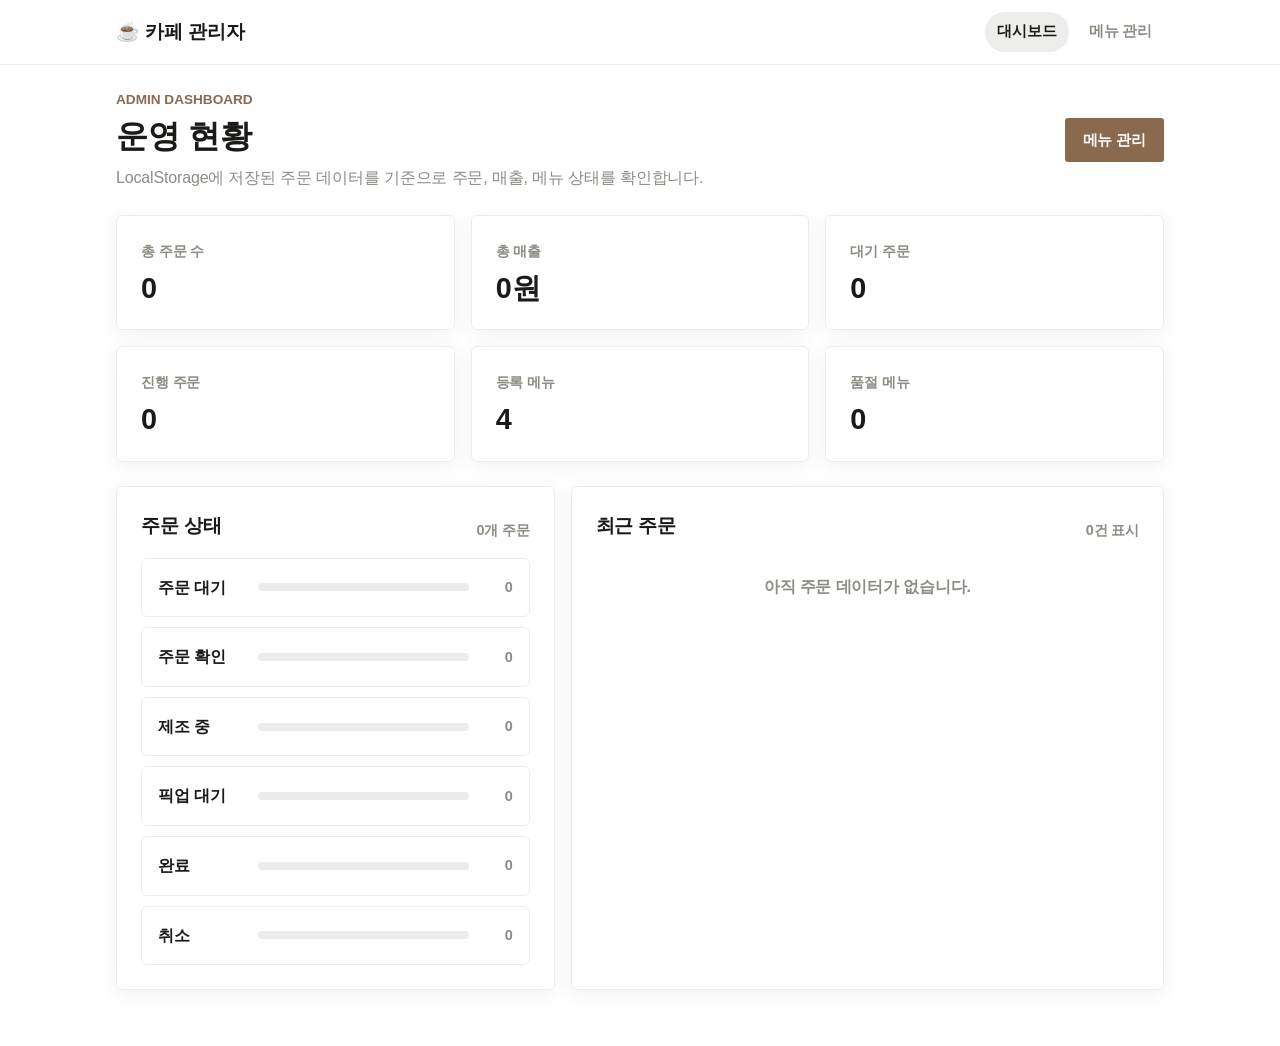
==== admin/index.html @ fabc6665 "관리자 대시보드 화면 구현" ====
<!DOCTYPE html>
<html lang="ko">
<head>
<meta charset="UTF-8">
<meta name="viewport" content="width=device-width, initial-scale=1">
<title>관리자 대시보드 - 카페 관리자</title>
<link rel="stylesheet" href="../css/variables.css">
<link rel="stylesheet" href="index.css">
</head>
<body>
  <header class="admin-header">
    <div class="container admin-header-inner">
      <a class="logo" href="index.html">☕ 카페 관리자</a>
      <nav class="admin-nav" aria-label="관리자 메뉴">
        <a href="index.html" aria-current="page">대시보드</a>
        <a href="menus/list.html">메뉴 관리</a>
      </nav>
    </div>
  </header>

  <main class="container page">
    <section class="hero">
      <div>
        <p class="eyebrow">Admin Dashboard</p>
        <h1>운영 현황</h1>
        <p>LocalStorage에 저장된 주문 데이터를 기준으로 주문, 매출, 메뉴 상태를 확인합니다.</p>
      </div>
      <a class="btn btn-accent" href="menus/list.html">메뉴 관리</a>
    </section>

    <section class="summary-grid" aria-label="주문 및 매출 요약">
      <article class="glass summary-card">
        <span>총 주문 수</span>
        <strong id="totalOrders">0</strong>
      </article>
      <article class="glass summary-card">
        <span>총 매출</span>
        <strong id="totalSales">0원</strong>
      </article>
      <article class="glass summary-card">
        <span>대기 주문</span>
        <strong id="pendingOrders">0</strong>
      </article>
      <article class="glass summary-card">
        <span>진행 주문</span>
        <strong id="activeOrders">0</strong>
      </article>
      <article class="glass summary-card">
        <span>등록 메뉴</span>
        <strong id="menuCount">0</strong>
      </article>
      <article class="glass summary-card">
        <span>품절 메뉴</span>
        <strong id="soldOutCount">0</strong>
      </article>
    </section>

    <section class="dashboard-grid">
      <article class="glass panel">
        <div class="panel-heading">
          <h2>주문 상태</h2>
          <p id="orderStatusMeta">0개 주문</p>
        </div>
        <div class="status-list" id="statusList"></div>
      </article>

      <article class="glass panel">
        <div class="panel-heading">
          <h2>최근 주문</h2>
          <p id="recentMeta">최근 5건</p>
        </div>
        <div class="recent-list" id="recentList"></div>
        <p class="empty-state" id="emptyOrders" hidden>아직 주문 데이터가 없습니다.</p>
      </article>
    </section>
  </main>

  <script src="../js/data.js"></script>
  <script src="../js/utils.js"></script>
  <script src="index.js"></script>
</body>
</html>
---- css/variables.css ----
/* 전역 CSS 변수 + 리셋. 모든 페이지가 공통으로 불러오는 유일한 전역 스타일시트입니다. */
/* 디자인 톤: 파란만잔(xn--si2bp7bowuq9k.com) 스타일 참고 — 사진 중심의 미니멀 에디토리얼 무드 */
:root {
  --color-bg: #ffffff;
  --color-surface: #ffffff;
  --color-surface-glass: rgba(255, 255, 255, 0.72);
  --color-primary: #1a1a18;
  --color-primary-dark: #000000;
  --color-accent: #8a6a4f;
  --color-text: #1a1a18;
  --color-text-muted: #8f8b85;
  --color-border: #ececea;
  --color-danger: #c0392b;
  --color-success: #2f9e44;

  --radius-sm: 3px;
  --radius: 6px;
  --radius-lg: 10px;
  --shadow: 0 1px 3px rgba(0, 0, 0, 0.05);
  --shadow-glass: 0 4px 20px rgba(0, 0, 0, 0.06);
  --blur-glass: 8px;
  --max-width: 1080px;
  --spacing-sm: 8px;
  --spacing: 16px;
  --spacing-lg: 24px;
}

* {
  box-sizing: border-box;
}

html,
body {
  margin: 0;
  padding: 0;
}

body {
  font-family: "Pretendard", "Apple SD Gothic Neo", "Malgun Gothic", sans-serif;
  background: var(--color-bg);
  color: var(--color-text);
  line-height: 1.6;
  letter-spacing: -0.01em;
  min-height: 100vh;
}

a {
  color: inherit;
  text-decoration: none;
}

img {
  max-width: 100%;
  display: block;
}

button,
input,
select,
textarea {
  font: inherit;
  color: inherit;
}

.container {
  max-width: var(--max-width);
  margin: 0 auto;
  padding: 0 16px;
}

/* 글래스모피즘 카드 — 역할별 페이지들이 공통으로 재사용하는 표면 스타일 */
.glass {
  background: var(--color-surface-glass);
  backdrop-filter: blur(var(--blur-glass));
  -webkit-backdrop-filter: blur(var(--blur-glass));
  border: 1px solid var(--color-border);
  border-radius: var(--radius);
  box-shadow: var(--shadow-glass);
}

.btn {
  display: inline-flex;
  align-items: center;
  justify-content: center;
  gap: 6px;
  border: none;
  border-radius: var(--radius-sm);
  padding: 10px 18px;
  font-size: 0.95rem;
  font-weight: 600;
  cursor: pointer;
  transition: opacity 0.15s ease, transform 0.1s ease;
}

.btn:disabled {
  opacity: 0.5;
  cursor: not-allowed;
}

.btn:hover:not(:disabled) {
  opacity: 0.9;
}

.btn:active:not(:disabled) {
  transform: scale(0.98);
}

.btn-primary {
  background: var(--color-primary);
  color: #fff;
}

.btn-accent {
  background: var(--color-accent);
  color: #fff;
}

.btn-outline {
  background: transparent;
  color: var(--color-primary);
  border: 1px solid var(--color-primary);
}

.btn-danger {
  background: var(--color-danger);
  color: #fff;
}

.btn-block {
  width: 100%;
}
---- admin/index.css ----
.admin-header {
  background: var(--color-surface);
  border-bottom: 1px solid var(--color-border);
}

.admin-header-inner {
  display: flex;
  align-items: center;
  justify-content: space-between;
  gap: var(--spacing);
  min-height: 64px;
}

.logo {
  color: var(--color-primary);
  font-size: 1.2rem;
  font-weight: 800;
}

.admin-nav {
  display: flex;
  align-items: center;
  gap: var(--spacing-sm);
  flex-wrap: wrap;
}

.admin-nav a {
  border-radius: 999px;
  color: var(--color-text-muted);
  font-size: 0.92rem;
  font-weight: 700;
  padding: 8px 12px;
}

.admin-nav a[aria-current="page"],
.admin-nav a:hover {
  background: rgba(26, 26, 24, 0.08);
  color: var(--color-primary);
}

.page {
  padding-top: var(--spacing-lg);
  padding-bottom: 56px;
}

.hero {
  display: flex;
  align-items: center;
  justify-content: space-between;
  gap: var(--spacing);
  margin-bottom: var(--spacing-lg);
}

.eyebrow {
  color: var(--color-accent);
  font-size: 0.85rem;
  font-weight: 800;
  letter-spacing: 0;
  margin: 0 0 6px;
  text-transform: uppercase;
}

.hero h1 {
  font-size: 2rem;
  line-height: 1.2;
  margin: 0;
}

.hero p:last-child {
  color: var(--color-text-muted);
  margin: 10px 0 0;
}

.summary-grid {
  display: grid;
  grid-template-columns: repeat(3, minmax(0, 1fr));
  gap: var(--spacing);
}

.summary-card {
  padding: var(--spacing-lg);
}

.summary-card span {
  color: var(--color-text-muted);
  display: block;
  font-size: 0.9rem;
  font-weight: 800;
}

.summary-card strong {
  display: block;
  font-size: 1.8rem;
  line-height: 1.2;
  margin-top: 8px;
}

.dashboard-grid {
  display: grid;
  grid-template-columns: minmax(280px, 0.85fr) minmax(0, 1.15fr);
  gap: var(--spacing);
  margin-top: var(--spacing-lg);
}

.panel {
  padding: var(--spacing-lg);
}

.panel-heading {
  display: flex;
  align-items: end;
  justify-content: space-between;
  gap: var(--spacing);
  margin-bottom: var(--spacing);
}

.panel-heading h2 {
  font-size: 1.2rem;
  margin: 0;
}

.panel-heading p {
  color: var(--color-text-muted);
  font-size: 0.9rem;
  font-weight: 700;
  margin: 0;
}

.status-list,
.recent-list {
  display: grid;
  gap: 10px;
}

.status-row,
.recent-row {
  border: 1px solid var(--color-border);
  border-radius: var(--radius);
  background: rgba(255, 255, 255, 0.64);
  padding: var(--spacing);
}

.status-row {
  display: grid;
  grid-template-columns: 92px minmax(0, 1fr) 36px;
  align-items: center;
  gap: var(--spacing-sm);
}

.status-label,
.recent-id {
  font-weight: 900;
}

.status-track {
  height: 8px;
  overflow: hidden;
  border-radius: 999px;
  background: var(--color-border);
}

.status-fill {
  display: block;
  height: 100%;
  border-radius: inherit;
  background: var(--color-accent);
}

.status-count {
  color: var(--color-text-muted);
  font-size: 0.9rem;
  font-weight: 800;
  text-align: right;
}

.recent-row {
  display: grid;
  grid-template-columns: minmax(0, 1fr) auto;
  gap: var(--spacing);
  align-items: center;
}

.recent-date,
.recent-items {
  color: var(--color-text-muted);
  font-size: 0.88rem;
  font-weight: 700;
  margin: 3px 0 0;
}

.recent-total {
  font-weight: 900;
  white-space: nowrap;
}

.status-chip {
  display: inline-flex;
  width: fit-content;
  border-radius: 999px;
  background: rgba(138, 106, 79, 0.14);
  color: var(--color-accent);
  font-size: 0.8rem;
  font-weight: 900;
  margin-top: 8px;
  padding: 4px 9px;
}

.status-cancelled {
  background: rgba(192, 57, 43, 0.12);
  color: var(--color-danger);
}

.status-completed {
  background: rgba(47, 158, 68, 0.12);
  color: var(--color-success);
}

.empty-state {
  color: var(--color-text-muted);
  font-weight: 800;
  margin: 0;
  padding: var(--spacing);
  text-align: center;
}

@media (max-width: 820px) {
  .admin-header-inner,
  .hero,
  .panel-heading {
    align-items: stretch;
    flex-direction: column;
  }

  .summary-grid,
  .dashboard-grid {
    grid-template-columns: 1fr;
  }

  .recent-row {
    grid-template-columns: 1fr;
  }
}
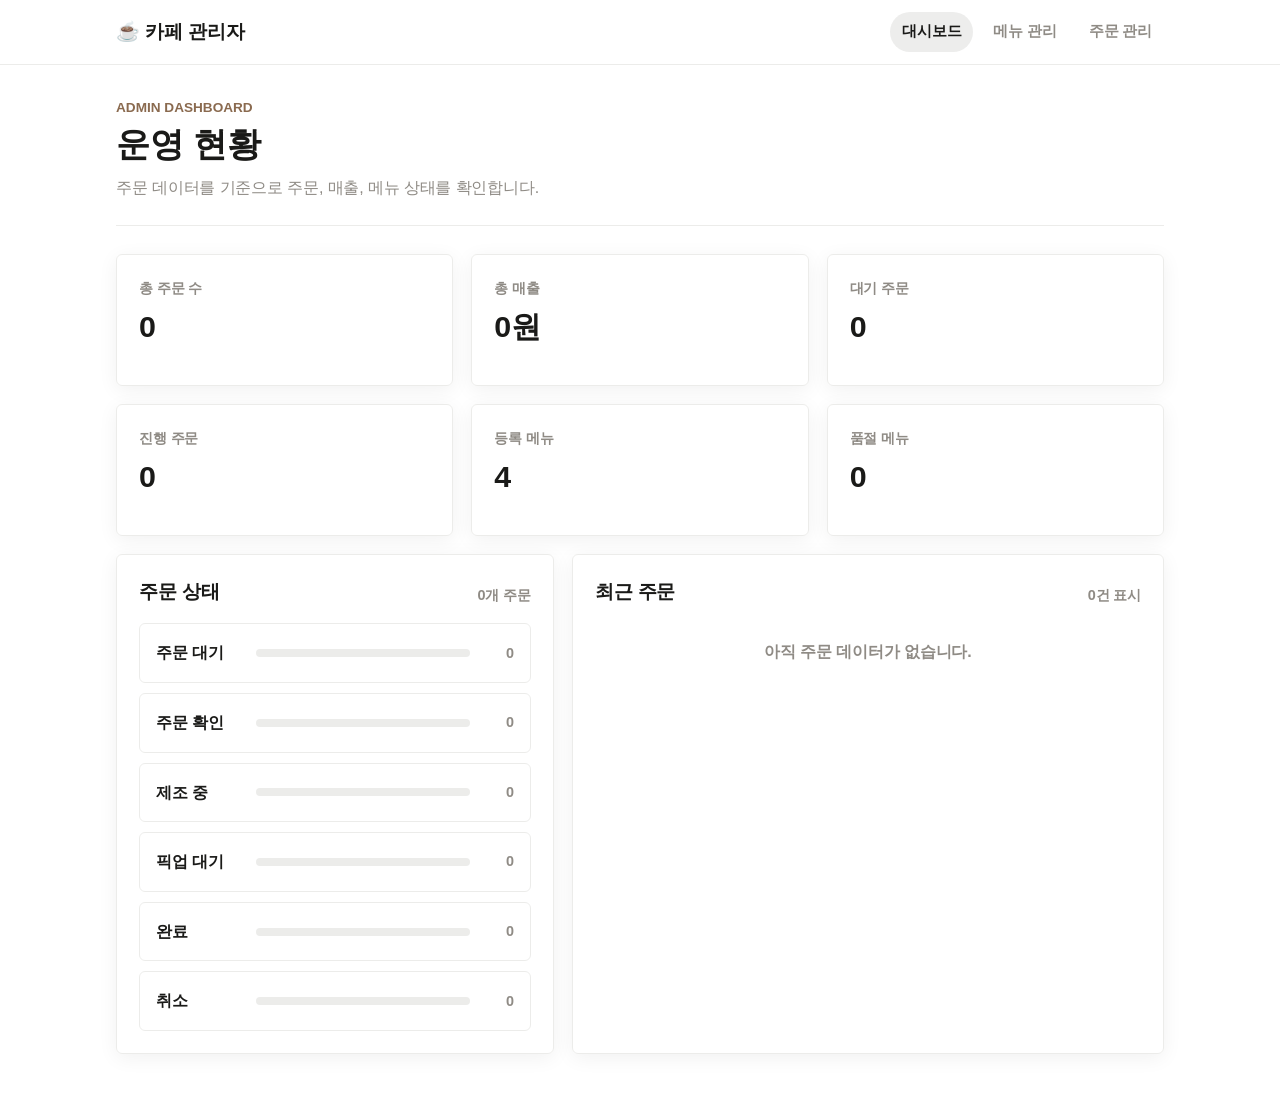
==== commit 5d6cb4ba: "네비게이션 바 수정" ====
--- a/admin/index.html
+++ b/admin/index.html
@@ -14,7 +14,9 @@
       <nav class="admin-nav" aria-label="관리자 메뉴">
         <a href="index.html" aria-current="page">대시보드</a>
         <a href="menus/list.html">메뉴 관리</a>
+        <a href="orders/list.html">주문 관리</a>
       </nav>
+      <span class="admin-header-spacer" aria-hidden="true"></span>
     </div>
   </header>
 
@@ -23,9 +25,8 @@
       <div>
         <p class="eyebrow">Admin Dashboard</p>
         <h1>운영 현황</h1>
-        <p>LocalStorage에 저장된 주문 데이터를 기준으로 주문, 매출, 메뉴 상태를 확인합니다.</p>
+        <p>주문 데이터를 기준으로 주문, 매출, 메뉴 상태를 확인합니다.</p>
       </div>
-      <a class="btn btn-accent" href="menus/list.html">메뉴 관리</a>
     </section>
 
     <section class="summary-grid" aria-label="주문 및 매출 요약">
--- a/admin/index.css
+++ b/admin/index.css
@@ -1,12 +1,15 @@
 .admin-header {
   background: var(--color-surface);
   border-bottom: 1px solid var(--color-border);
+  position: sticky;
+  top: 0;
+  z-index: 10;
 }
 
 .admin-header-inner {
-  display: flex;
-  align-items: center;
-  justify-content: space-between;
+  display: grid;
+  grid-template-columns: auto 1fr;
+  align-items: center;
   gap: var(--spacing);
   min-height: 64px;
 }
@@ -20,8 +23,13 @@
 .admin-nav {
   display: flex;
   align-items: center;
+  justify-content: flex-end;
   gap: var(--spacing-sm);
   flex-wrap: wrap;
+}
+
+.admin-header-spacer {
+  display: none;
 }
 
 .admin-nav a {
@@ -39,8 +47,8 @@
 }
 
 .page {
-  padding-top: var(--spacing-lg);
-  padding-bottom: 56px;
+  padding-top: 32px;
+  padding-bottom: 64px;
 }
 
 .hero {
@@ -48,7 +56,9 @@
   align-items: center;
   justify-content: space-between;
   gap: var(--spacing);
-  margin-bottom: var(--spacing-lg);
+  border-bottom: 1px solid var(--color-border);
+  margin-bottom: 28px;
+  padding-bottom: 24px;
 }
 
 .eyebrow {
@@ -61,7 +71,7 @@
 }
 
 .hero h1 {
-  font-size: 2rem;
+  font-size: 2.1rem;
   line-height: 1.2;
   margin: 0;
 }
@@ -74,11 +84,12 @@
 .summary-grid {
   display: grid;
   grid-template-columns: repeat(3, minmax(0, 1fr));
-  gap: var(--spacing);
+  gap: 18px;
 }
 
 .summary-card {
-  padding: var(--spacing-lg);
+  min-height: 132px;
+  padding: 22px;
 }
 
 .summary-card span {
@@ -90,7 +101,7 @@
 
 .summary-card strong {
   display: block;
-  font-size: 1.8rem;
+  font-size: 1.9rem;
   line-height: 1.2;
   margin-top: 8px;
 }
@@ -98,12 +109,13 @@
 .dashboard-grid {
   display: grid;
   grid-template-columns: minmax(280px, 0.85fr) minmax(0, 1.15fr);
-  gap: var(--spacing);
-  margin-top: var(--spacing-lg);
+  gap: 18px;
+  margin-top: 18px;
 }
 
 .panel {
-  padding: var(--spacing-lg);
+  min-height: 320px;
+  padding: 22px;
 }
 
 .panel-heading {
@@ -136,7 +148,7 @@
 .recent-row {
   border: 1px solid var(--color-border);
   border-radius: var(--radius);
-  background: rgba(255, 255, 255, 0.64);
+  background: rgba(255, 255, 255, 0.78);
   padding: var(--spacing);
 }
 
@@ -228,6 +240,7 @@
   .hero,
   .panel-heading {
     align-items: stretch;
+    display: flex;
     flex-direction: column;
   }
 
@@ -240,3 +253,18 @@
     grid-template-columns: 1fr;
   }
 }
+
+@media (max-width: 560px) {
+  .page {
+    padding-top: 24px;
+  }
+
+  .hero h1 {
+    font-size: 1.7rem;
+  }
+
+  .summary-card,
+  .panel {
+    padding: var(--spacing);
+  }
+}
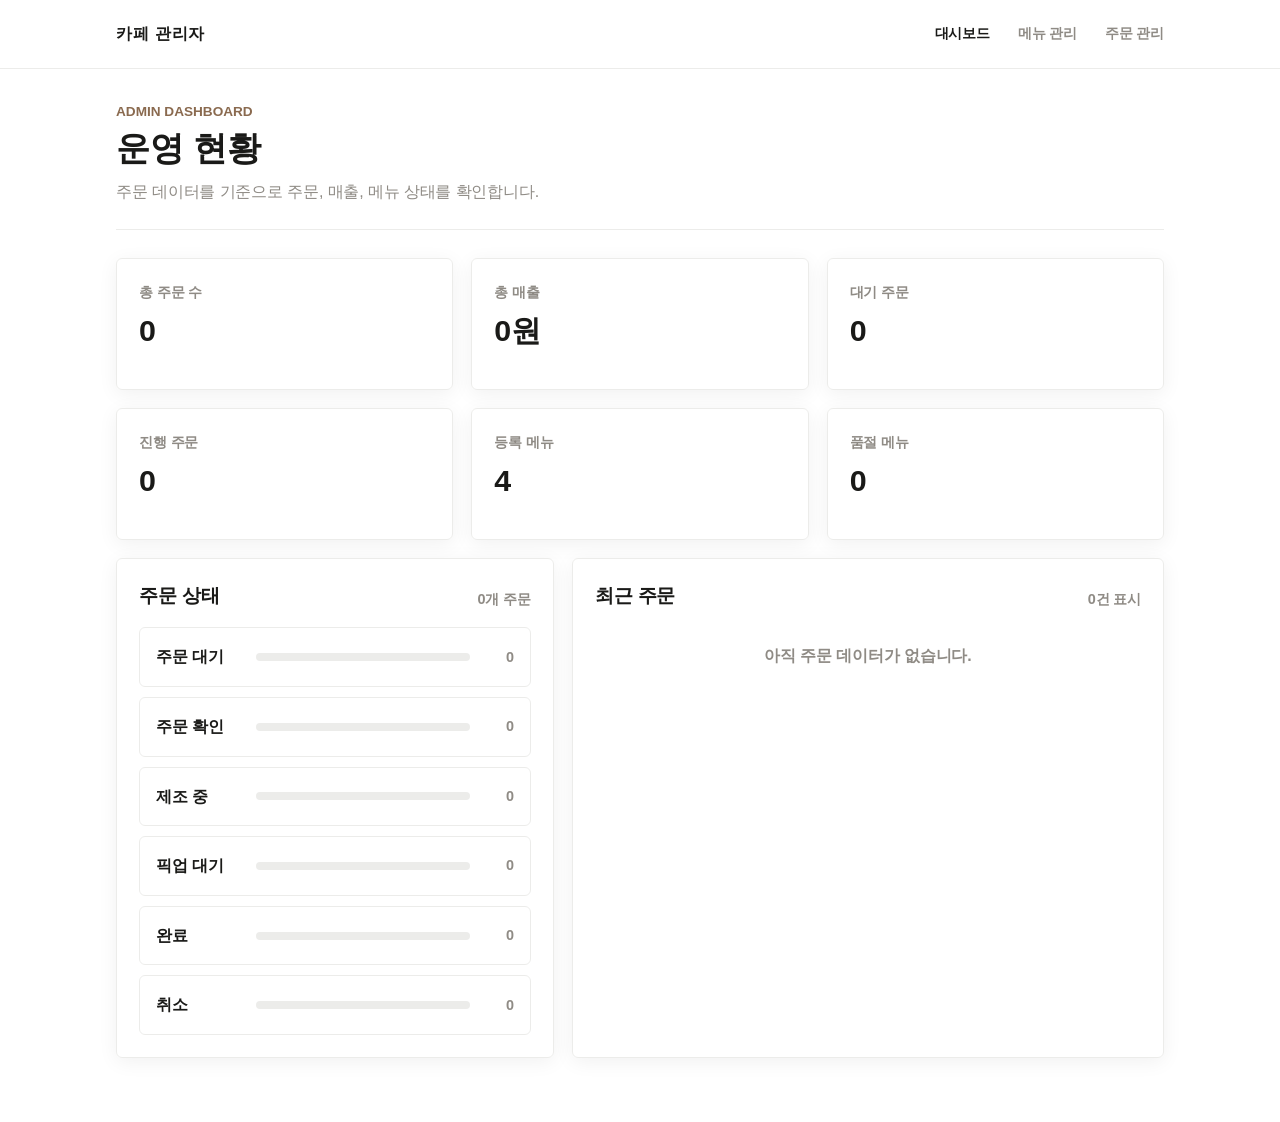
==== commit e85e60d3: "design: momos.co.kr 스타일 상품 그리드로 전체 페이지 통일 - css/variables.css: 크림톤 타일 배경(--color-tile) 토큰 추가 - 고객 메뉴" ====
--- a/admin/index.html
+++ b/admin/index.html
@@ -10,13 +10,12 @@
 <body>
   <header class="admin-header">
     <div class="container admin-header-inner">
-      <a class="logo" href="index.html">☕ 카페 관리자</a>
+      <a class="logo" href="index.html">카페 관리자</a>
       <nav class="admin-nav" aria-label="관리자 메뉴">
         <a href="index.html" aria-current="page">대시보드</a>
         <a href="menus/list.html">메뉴 관리</a>
         <a href="orders/list.html">주문 관리</a>
       </nav>
-      <span class="admin-header-spacer" aria-hidden="true"></span>
     </div>
   </header>
 
--- a/css/variables.css
+++ b/css/variables.css
@@ -12,6 +12,7 @@
   --color-border: #ececea;
   --color-danger: #c0392b;
   --color-success: #2f9e44;
+  --color-tile: #f3ede1;
 
   --radius-sm: 3px;
   --radius: 6px;
--- a/admin/index.css
+++ b/admin/index.css
@@ -1,48 +1,42 @@
 .admin-header {
-  background: var(--color-surface);
-  border-bottom: 1px solid var(--color-border);
   position: sticky;
   top: 0;
   z-index: 10;
+  background: rgba(255, 255, 255, 0.94);
+  border-bottom: 1px solid var(--color-border);
 }
 
 .admin-header-inner {
-  display: grid;
-  grid-template-columns: auto 1fr;
-  align-items: center;
-  gap: var(--spacing);
-  min-height: 64px;
+  display: flex;
+  align-items: center;
+  justify-content: space-between;
+  gap: var(--spacing);
+  min-height: 68px;
 }
 
 .logo {
   color: var(--color-primary);
-  font-size: 1.2rem;
-  font-weight: 800;
+  font-size: 1rem;
+  font-weight: 800;
+  letter-spacing: 0.05em;
 }
 
 .admin-nav {
   display: flex;
   align-items: center;
-  justify-content: flex-end;
-  gap: var(--spacing-sm);
+  gap: 28px;
   flex-wrap: wrap;
 }
 
-.admin-header-spacer {
-  display: none;
-}
-
 .admin-nav a {
-  border-radius: 999px;
-  color: var(--color-text-muted);
-  font-size: 0.92rem;
+  padding: 4px 0;
+  color: var(--color-text-muted);
+  font-size: 0.85rem;
   font-weight: 700;
-  padding: 8px 12px;
 }
 
 .admin-nav a[aria-current="page"],
 .admin-nav a:hover {
-  background: rgba(26, 26, 24, 0.08);
   color: var(--color-primary);
 }
 
@@ -208,23 +202,27 @@
 .status-chip {
   display: inline-flex;
   width: fit-content;
-  border-radius: 999px;
-  background: rgba(138, 106, 79, 0.14);
-  color: var(--color-accent);
-  font-size: 0.8rem;
-  font-weight: 900;
+  border-radius: 4px;
+  background: var(--color-primary);
+  color: #fff;
+  font-size: 0.74rem;
+  font-weight: 800;
+  letter-spacing: 0.02em;
   margin-top: 8px;
   padding: 4px 9px;
 }
 
+.status-preparing,
+.status-ready {
+  background: var(--color-success);
+}
+
+.status-completed {
+  background: #8a8a86;
+}
+
 .status-cancelled {
-  background: rgba(192, 57, 43, 0.12);
-  color: var(--color-danger);
-}
-
-.status-completed {
-  background: rgba(47, 158, 68, 0.12);
-  color: var(--color-success);
+  background: var(--color-danger);
 }
 
 .empty-state {
